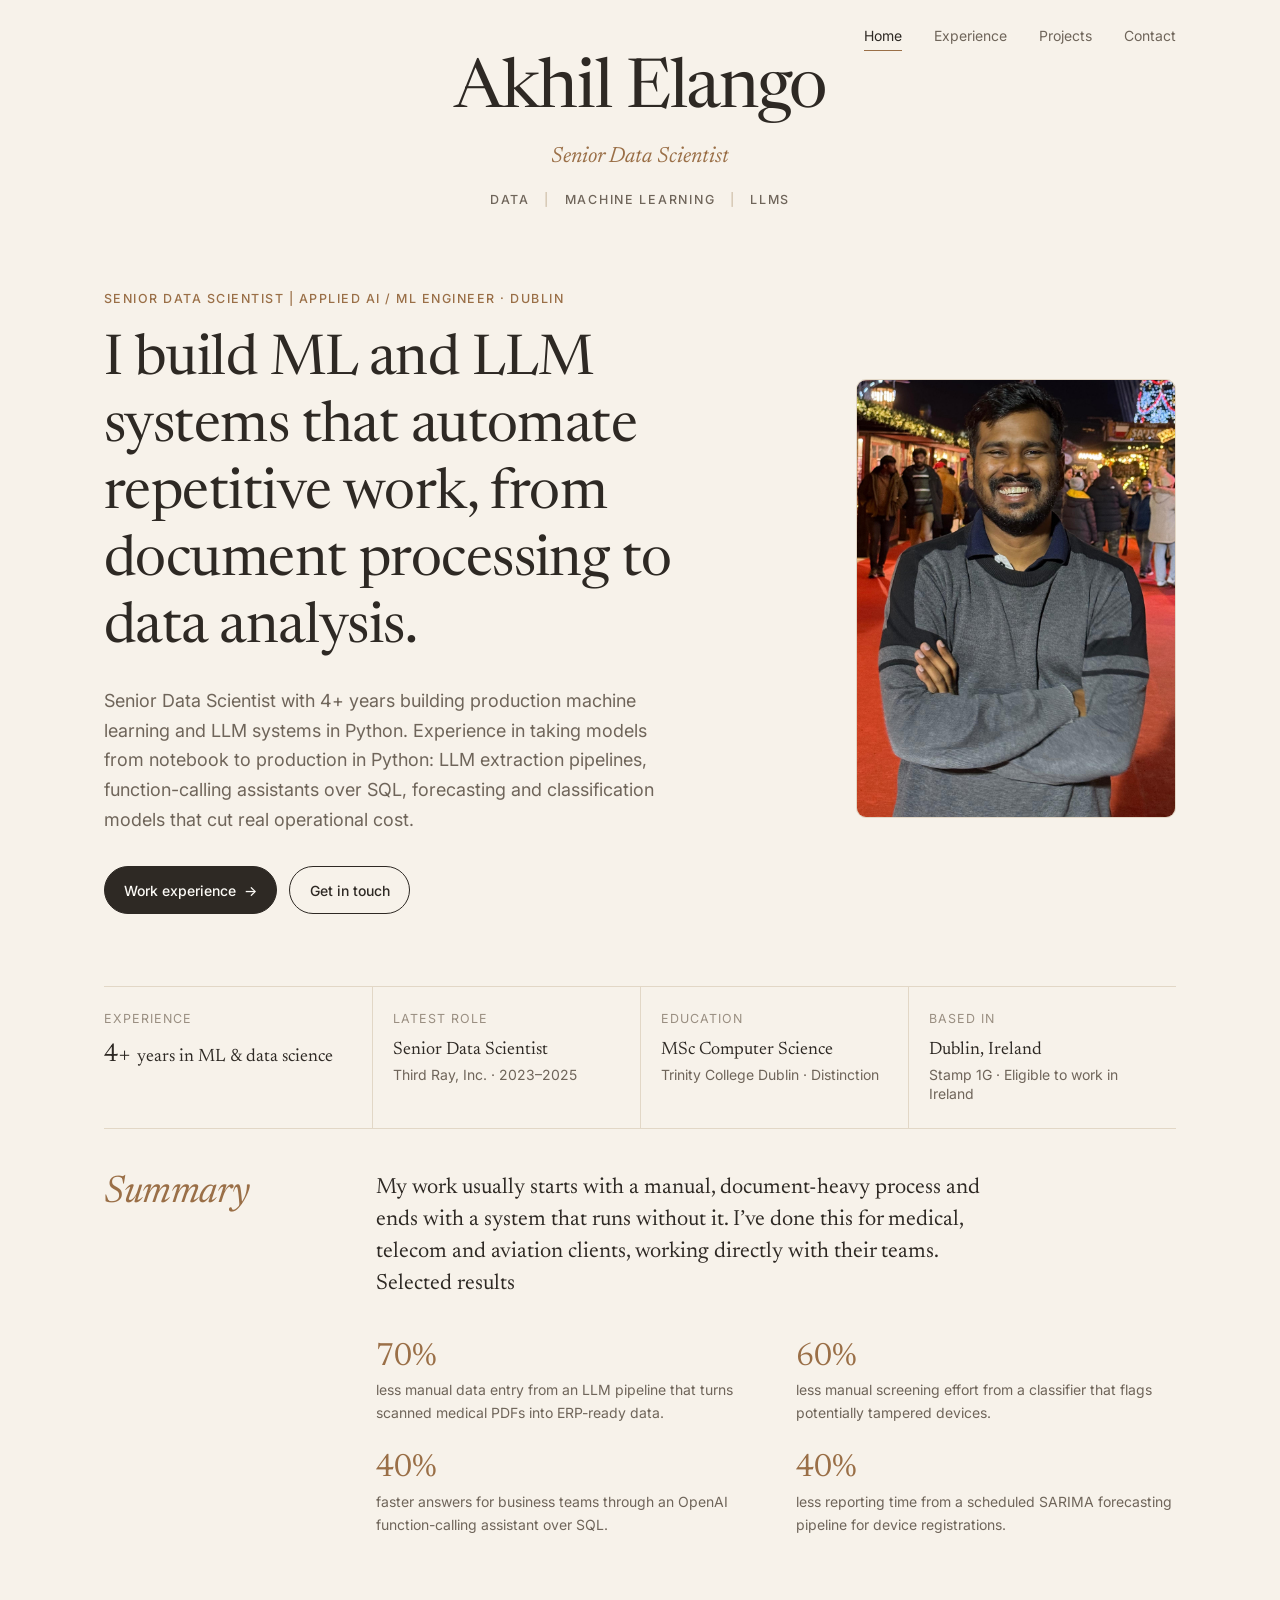
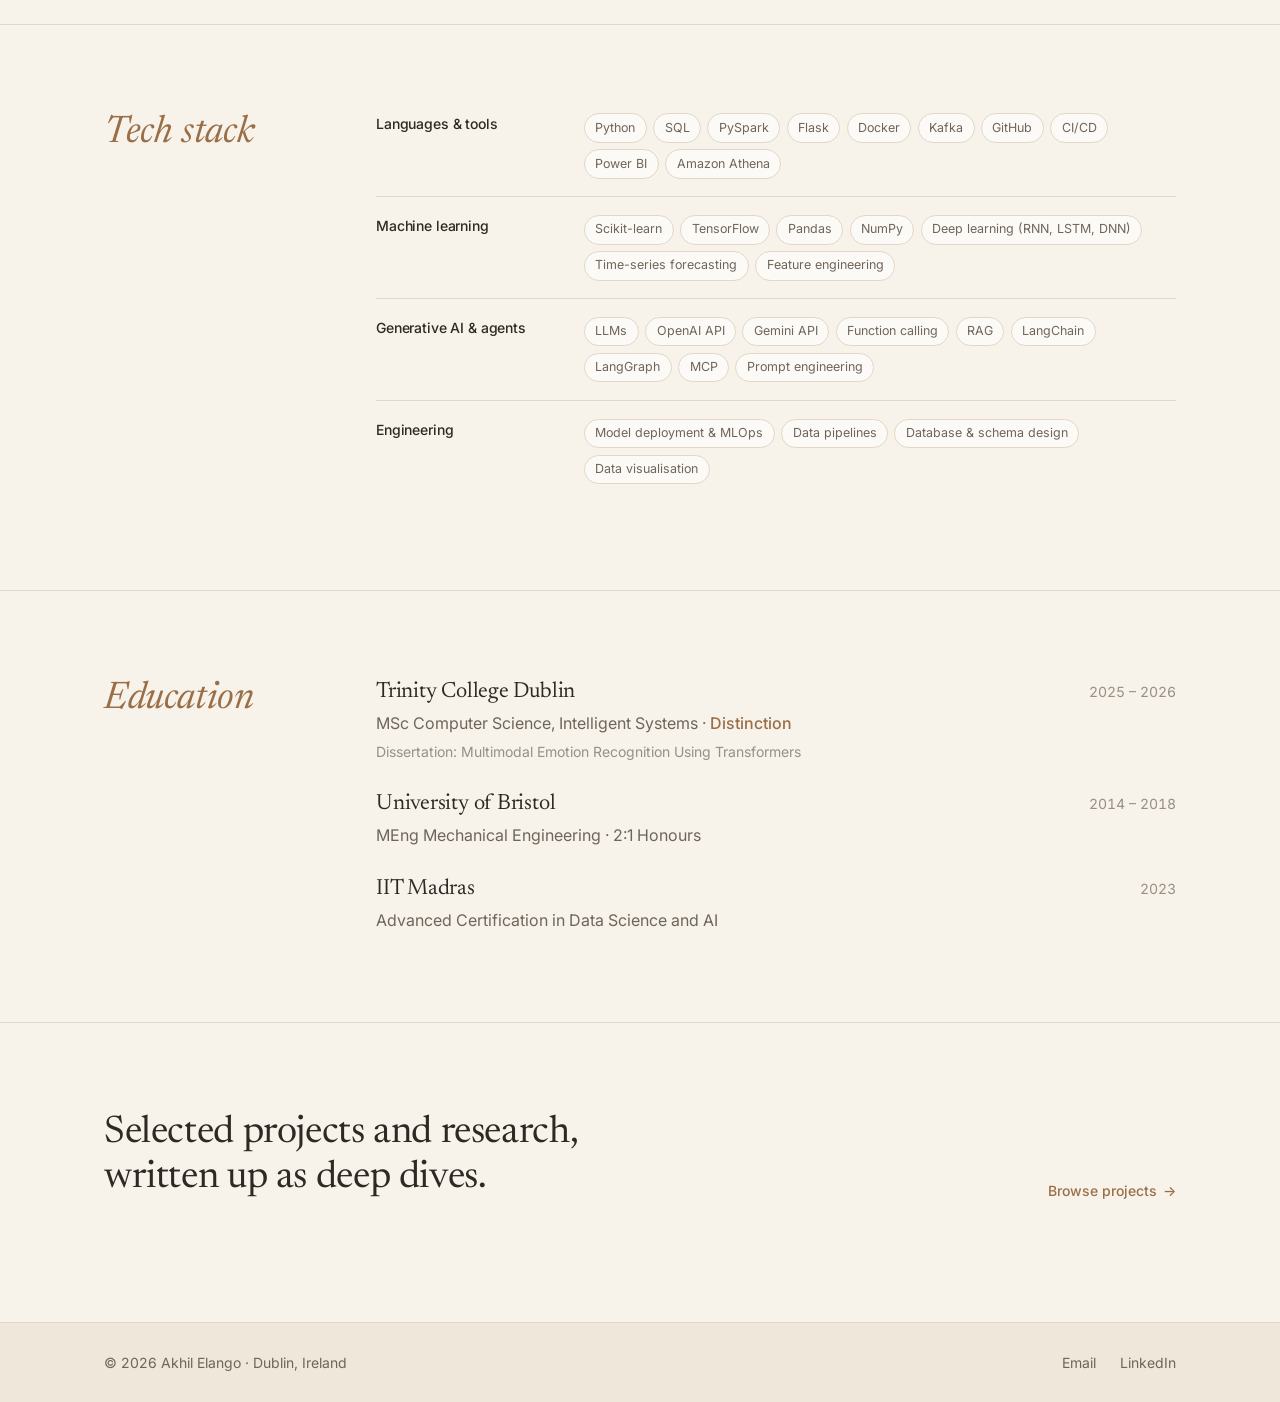
==== index.html @ 169fabb7 "My Portfolio" ====
<!doctype html>
<html lang="en">
<head>
  <meta charset="utf-8">
  <meta name="viewport" content="width=device-width, initial-scale=1">
  <title>Akhil Elango · Applied AI/ML Engineer</title>
  <meta name="description" content="Akhil Elango, Applied AI/ML engineer building production machine learning and LLM systems. MSc Computer Science (Intelligent Systems), Trinity College Dublin.">
  <link rel="icon" href="assets/favicon.svg" type="image/svg+xml">
  <link rel="preconnect" href="https://fonts.googleapis.com">
  <link rel="preconnect" href="https://fonts.gstatic.com" crossorigin>
  <link rel="stylesheet" href="https://fonts.googleapis.com/css2?family=Inter:wght@400;500&family=Newsreader:opsz,wght@6..72,400;6..72,500&display=swap">
  <link rel="stylesheet" href="css/base.css">
  <link rel="stylesheet" href="css/layout.css">
  <link rel="stylesheet" href="css/components.css">
  <link rel="stylesheet" href="css/pages/home.css">
</head>
<body data-page="home">
  <div data-site-header></div>

  <main>
    <!-- Hero -->
    <section class="hero">
      <div class="container hero__inner">
        <div class="hero__text">
          <span class="eyebrow reveal">Senior Data Scientist | Applied AI / ML Engineer · Dublin</span>
          <h1 class="reveal" style="--reveal-delay: 60ms">
            I build ML and LLM systems that automate repetitive work, from document processing to data analysis.
          </h1>
          <p class="hero__lede reveal" style="--reveal-delay: 120ms">
            Senior Data Scientist with 4+ years building production machine learning and LLM systems in Python.
            Experience in taking models from notebook to production in Python: LLM extraction pipelines,
            function-calling assistants over SQL, forecasting and classification models that cut real
            operational cost.
          </p>
          <div class="hero__actions reveal" style="--reveal-delay: 180ms">
            <a class="btn btn--primary" href="experience.html">Work experience <span class="arrow" aria-hidden="true">&rarr;</span></a>
            <a class="btn btn--ghost" href="contact.html">Get in touch</a>
          </div>
        </div>

        <figure class="portrait reveal" style="--reveal-delay: 120ms">
          <!-- Add your photo as assets/photo.jpg (portrait, ~800x1000) -->
          <img src="assets/photo.jpg" alt="Portrait of Akhil Elango" width="400" height="500" data-fallback>
          <span class="portrait__fallback" aria-hidden="true">AE</span>
        </figure>
      </div>

      <!-- Key facts -->
      <div class="container">
        <dl class="facts reveal">
          <div class="facts__item">
            <dt>Experience</dt>
            <dd><span class="facts__number">4+</span> years in ML &amp; data science</dd>
          </div>
          <div class="facts__item">
            <dt>Latest role</dt>
            <dd>Senior Data Scientist<span class="facts__sub">Third Ray, Inc. · 2023–2025</span></dd>
          </div>
          <div class="facts__item">
            <dt>Education</dt>
            <dd>MSc Computer Science<span class="facts__sub">Trinity College Dublin · Distinction</span></dd>
          </div>
          <div class="facts__item">
            <dt>Based in</dt>
            <dd>Dublin, Ireland<span class="facts__sub">Stamp 1G · Eligible to work in Ireland</span></dd>
          </div>
        </dl>
      </div>
    </section>

    <!-- Summary -->
    <section class="section">
      <div class="container split">
        <div class="reveal">
          <h2 class="section-label">Summary</h2>
        </div>
        <div class="summary reveal">
          <p class="summary__lead">
            My work usually starts with a manual, document-heavy process and ends with a system that runs without it. I’ve done this for medical, telecom and aviation clients, working directly with their teams. Selected results
          </p>
          <ul class="highlights">
            <li>
              <span class="highlights__figure">70%</span>
              <span>less manual data entry from an LLM pipeline that turns scanned medical PDFs into ERP-ready data.</span>
            </li>
            <li>
              <span class="highlights__figure">60%</span>
              <span>less manual screening effort from a classifier that flags potentially tampered devices.</span>
            </li>
            <li>
              <span class="highlights__figure">40%</span>
              <span>faster answers for business teams through an OpenAI function-calling assistant over SQL.</span>
            </li>
            <li>
              <span class="highlights__figure">40%</span>
              <span>less reporting time from a scheduled SARIMA forecasting pipeline for device registrations.</span>
            </li>
          </ul>
        </div>
      </div>
    </section>

    <!-- Tech stack -->
    <section class="section">
      <div class="container split">
        <div class="reveal">
          <h2 class="section-label">Tech stack</h2>
        </div>
        <div class="stack">
          <div class="stack__row reveal">
            <h3 class="stack__title">Languages &amp; tools</h3>
            <ul class="tag-list">
              <li class="tag">Python</li>
              <li class="tag">SQL</li>
              <li class="tag">PySpark</li>
              <li class="tag">Flask</li>
              <li class="tag">Docker</li>
              <li class="tag">Kafka</li>
              <li class="tag">GitHub</li>
              <li class="tag">CI/CD</li>
              <li class="tag">Power BI</li>
              <li class="tag">Amazon Athena</li>
            </ul>
          </div>
          <div class="stack__row reveal">
            <h3 class="stack__title">Machine learning</h3>
            <ul class="tag-list">
              <li class="tag">Scikit-learn</li>
              <li class="tag">TensorFlow</li>
              <li class="tag">Pandas</li>
              <li class="tag">NumPy</li>
              <li class="tag">Deep learning (RNN, LSTM, DNN)</li>
              <li class="tag">Time-series forecasting</li>
              <li class="tag">Feature engineering</li>
            </ul>
          </div>
          <div class="stack__row reveal">
            <h3 class="stack__title">Generative AI &amp; agents</h3>
            <ul class="tag-list">
              <li class="tag">LLMs</li>
              <li class="tag">OpenAI API</li>
              <li class="tag">Gemini API</li>
              <li class="tag">Function calling</li>
              <li class="tag">RAG</li>
              <li class="tag">LangChain</li>
              <li class="tag">LangGraph</li>
              <li class="tag">MCP</li>
              <li class="tag">Prompt engineering</li>
            </ul>
          </div>
          <div class="stack__row reveal">
            <h3 class="stack__title">Engineering</h3>
            <ul class="tag-list">
              <li class="tag">Model deployment &amp; MLOps</li>
              <li class="tag">Data pipelines</li>
              <li class="tag">Database &amp; schema design</li>
              <li class="tag">Data visualisation</li>
            </ul>
          </div>
        </div>
      </div>
    </section>

    <!-- Education -->
    <section class="section">
      <div class="container split">
        <div class="reveal">
          <h2 class="section-label">Education</h2>
        </div>
        <ol class="education">
          <li class="education__item reveal">
            <div class="education__head">
              <h3>Trinity College Dublin</h3>
              <span class="education__date">2025 – 2026</span>
            </div>
            <p class="education__degree">MSc Computer Science, Intelligent Systems · <strong>Distinction</strong></p>
            <p class="education__note">Dissertation: Multimodal Emotion Recognition Using Transformers</p>
          </li>
          <li class="education__item reveal">
            <div class="education__head">
              <h3>University of Bristol</h3>
              <span class="education__date">2014 – 2018</span>
            </div>
            <p class="education__degree">MEng Mechanical Engineering · 2:1 Honours</p>
          </li>
          <li class="education__item reveal">
            <div class="education__head">
              <h3>IIT Madras</h3>
              <span class="education__date">2023</span>
            </div>
            <p class="education__degree">Advanced Certification in Data Science and AI</p>
          </li>
        </ol>
      </div>
    </section>

    <!-- Next step -->
    <section class="section">
      <div class="container next reveal">
        <h2>Selected projects and research, written up as deep dives.</h2>
        <a class="text-link" href="projects.html">Browse projects <span class="arrow" aria-hidden="true">&rarr;</span></a>
      </div>
    </section>
  </main>

  <div data-site-footer></div>
  <script src="js/site.js"></script>
</body>
</html>
---- css/base.css ----
/* ==========================================================================
   Base: design tokens, reset, typography
   ========================================================================== */

:root {
  /* Palette: warm paper, beige and light brown */
  --bg: #f7f2ea;
  --bg-alt: #efe7da;
  --surface: #fcfaf6;
  --line: #e2d7c6;
  --line-strong: #cfc0a9;
  --text: #2e2924;
  --text-muted: #6f655a;
  --text-faint: #9a8f82;
  --accent: #9a6f47;
  --accent-soft: #eadcc8;

  /* Type */
  --font-serif: "Newsreader", Georgia, "Times New Roman", serif;
  --font-sans: "Inter", -apple-system, BlinkMacSystemFont, "Segoe UI", sans-serif;

  --fs-xs: 0.78rem;
  --fs-sm: 0.875rem;
  --fs-base: 1rem;
  --fs-md: 1.125rem;
  --fs-lg: 1.375rem;
  --fs-xl: clamp(1.75rem, 1.4rem + 1.4vw, 2.375rem);
  --fs-2xl: clamp(2.25rem, 1.6rem + 2.6vw, 3.5rem);

  /* Spacing & shape */
  --gutter: clamp(1rem, 4vw, 2.5rem);
  --max-width: 72rem;
  --radius: 10px;
  --radius-sm: 6px;

  /* Motion */
  --ease: cubic-bezier(0.22, 0.61, 0.36, 1);
  --dur: 220ms;
}

*,
*::before,
*::after {
  box-sizing: border-box;
}

html {
  -webkit-text-size-adjust: 100%;
  scroll-behavior: smooth;
}

body {
  margin: 0;
  background: var(--bg);
  color: var(--text);
  font-family: var(--font-sans);
  font-size: var(--fs-base);
  line-height: 1.65;
  -webkit-font-smoothing: antialiased;
  text-rendering: optimizeLegibility;
}

img {
  display: block;
  max-width: 100%;
}

a {
  color: inherit;
  text-decoration: none;
}

h1,
h2,
h3,
h4 {
  margin: 0;
  font-family: var(--font-serif);
  font-weight: 400;
  line-height: 1.2;
  letter-spacing: -0.01em;
}

h1 { font-size: var(--fs-2xl); }
h2 { font-size: var(--fs-xl); }
h3 { font-size: var(--fs-lg); }

p {
  margin: 0;
}

ul {
  margin: 0;
  padding: 0;
}

::selection {
  background: var(--accent-soft);
}

:focus-visible {
  outline: 2px solid var(--accent);
  outline-offset: 3px;
  border-radius: 2px;
}

.visually-hidden {
  position: absolute;
  width: 1px;
  height: 1px;
  overflow: hidden;
  clip: rect(0 0 0 0);
  white-space: nowrap;
}

@media (prefers-reduced-motion: reduce) {
  html { scroll-behavior: auto; }
  *,
  *::before,
  *::after {
    transition-duration: 0.01ms !important;
    animation-duration: 0.01ms !important;
  }
}
---- css/layout.css ----
/* ==========================================================================
   Layout: container, header, footer, page sections
   ========================================================================== */

.container {
  width: 100%;
  max-width: var(--max-width);
  margin: 0 auto;
  padding: 0 var(--gutter);
}

main {
  min-height: 70vh;
}

/* ---------- Header ---------- */

.site-header {
  position: sticky;
  top: 0;
  z-index: 10;
  background: rgba(247, 242, 234, 0.88);
  backdrop-filter: blur(8px);
  -webkit-backdrop-filter: blur(8px);
  border-bottom: 1px solid transparent;
  transition: border-color var(--dur) var(--ease);
}

.site-header.is-scrolled {
  border-bottom-color: var(--line);
}

.site-header__inner {
  display: flex;
  align-items: center;
  justify-content: space-between;
  gap: 1rem;
  height: 4.25rem;
}

.site-header__brand {
  font-family: var(--font-serif);
  font-size: 1.2rem;
  letter-spacing: -0.01em;
}

.site-nav {
  display: flex;
  gap: clamp(0.9rem, 3vw, 2rem);
}

.site-nav a {
  position: relative;
  font-size: var(--fs-sm);
  color: var(--text-muted);
  transition: color var(--dur) var(--ease);
}

.site-nav a::after {
  content: "";
  position: absolute;
  left: 0;
  right: 0;
  bottom: -4px;
  height: 1px;
  background: var(--accent);
  transform: scaleX(0);
  transform-origin: left;
  transition: transform var(--dur) var(--ease);
}

.site-nav a:hover,
.site-nav a[aria-current="page"] {
  color: var(--text);
}

.site-nav a:hover::after,
.site-nav a[aria-current="page"]::after {
  transform: scaleX(1);
}

@media (max-width: 560px) {
  .site-header__inner {
    flex-direction: column;
    justify-content: center;
    gap: 0.35rem;
    height: auto;
    padding-top: 0.75rem;
    padding-bottom: 0.75rem;
  }
}

/* ---------- Masthead (home page header) ---------- */

.site-header--masthead {
  position: relative;
  background: transparent;
  backdrop-filter: none;
  -webkit-backdrop-filter: none;
}

.masthead {
  display: flex;
  flex-direction: column;
  align-items: center;
  padding-top: clamp(2.25rem, 5vw, 3.5rem);
  text-align: center;
}

.masthead__name {
  font-family: var(--font-serif);
  font-size: clamp(2.5rem, 1.8rem + 3.2vw, 4.25rem);
  line-height: 1.05;
  letter-spacing: -0.02em;
}

.masthead__role {
  margin-top: 0.75rem;
  font-family: var(--font-serif);
  font-size: var(--fs-lg);
  font-style: italic;
  color: var(--accent);
}

.masthead__areas {
  display: flex;
  flex-wrap: wrap;
  justify-content: center;
  margin-top: 0.9rem;
  list-style: none;
  font-size: var(--fs-xs);
  font-weight: 500;
  letter-spacing: 0.14em;
  text-transform: uppercase;
  color: var(--text-muted);
}

.masthead__areas li + li::before {
  content: "|";
  margin: 0 0.9rem;
  color: var(--line-strong);
}

/* Nav sits in the top-right corner so the centred name stays clear of it */
.masthead {
  position: relative;
}

.masthead .site-nav {
  position: absolute;
  top: 1.5rem;
  right: var(--gutter);
}

/* Not enough room beside the name: fall back to a centred row above it */
@media (max-width: 900px) {
  .masthead {
    padding-top: 1.25rem;
  }

  .masthead .site-nav {
    position: static;
    order: -1;
    margin-bottom: 1.75rem;
  }
}

/* ---------- Sections ---------- */

.section {
  padding: clamp(3rem, 7vw, 5.5rem) 0;
}

.section + .section {
  border-top: 1px solid var(--line);
}

.section__head {
  display: grid;
  grid-template-columns: minmax(0, 14rem) minmax(0, 1fr);
  gap: 1.5rem 3rem;
  margin-bottom: 2.25rem;
}

.section__head--stacked {
  grid-template-columns: 1fr;
  gap: 0.75rem;
}

.section__intro {
  max-width: 40rem;
  color: var(--text-muted);
}

@media (max-width: 760px) {
  .section__head {
    grid-template-columns: 1fr;
    gap: 0.5rem;
  }
}

/* Two-column "label | content" row used across pages */
.split {
  display: grid;
  grid-template-columns: minmax(0, 14rem) minmax(0, 1fr);
  gap: 1.5rem 3rem;
}

@media (max-width: 760px) {
  .split {
    grid-template-columns: 1fr;
    gap: 0.75rem;
  }
}

/* ---------- Page header (inner pages) ---------- */

.page-header {
  padding: clamp(3.5rem, 9vw, 6.5rem) 0 clamp(2rem, 5vw, 3rem);
}

.page-header h1 {
  max-width: 18ch;
  margin-top: 0.75rem;
}

.page-header p {
  max-width: 38rem;
  margin-top: 1.25rem;
  color: var(--text-muted);
  font-size: var(--fs-md);
}

/* ---------- Footer ---------- */

.site-footer {
  margin-top: 2rem;
  border-top: 1px solid var(--line);
  background: var(--bg-alt);
}

.site-footer__inner {
  display: flex;
  flex-wrap: wrap;
  align-items: center;
  justify-content: space-between;
  gap: 1rem;
  padding-top: 1.75rem;
  padding-bottom: 1.75rem;
  font-size: var(--fs-sm);
  color: var(--text-muted);
}

.site-footer__links {
  display: flex;
  gap: 1.5rem;
}

.site-footer__links a:hover {
  color: var(--text);
}
---- css/components.css ----
/* ==========================================================================
   Components: reusable pieces shared by more than one page
   ========================================================================== */

/* ---------- Eyebrow label ---------- */

.eyebrow {
  display: inline-block;
  font-size: var(--fs-xs);
  font-weight: 500;
  letter-spacing: 0.12em;
  text-transform: uppercase;
  color: var(--accent);
}

/* Larger serif label for section headings in a "label | content" row */
.section-label {
  font-family: var(--font-serif);
  font-size: var(--fs-xl);
  font-style: italic;
  line-height: 1.1;
  color: var(--accent);
}

/* ---------- Buttons & links ---------- */

.btn {
  display: inline-flex;
  align-items: center;
  gap: 0.5rem;
  padding: 0.7rem 1.2rem;
  border: 1px solid var(--text);
  border-radius: 999px;
  font-size: var(--fs-sm);
  font-weight: 500;
  transition: background-color var(--dur) var(--ease), color var(--dur) var(--ease),
    border-color var(--dur) var(--ease);
}

.btn--primary {
  background: var(--text);
  color: var(--surface);
}

.btn--primary:hover {
  background: var(--accent);
  border-color: var(--accent);
}

.btn--ghost:hover {
  border-color: var(--accent);
  color: var(--accent);
}

.text-link {
  display: inline-flex;
  align-items: center;
  gap: 0.4rem;
  color: var(--accent);
  font-size: var(--fs-sm);
  font-weight: 500;
}

.text-link .arrow,
.btn .arrow {
  transition: transform var(--dur) var(--ease);
}

.text-link:hover .arrow,
.btn:hover .arrow {
  transform: translateX(3px);
}

.text-link--back:hover .arrow {
  transform: translateX(-3px);
}

/* Small accent link at the end of a sentence or bullet */
.inline-link {
  display: inline-flex;
  align-items: center;
  gap: 0.3rem;
  margin-left: 0.35rem;
  white-space: nowrap;
  font-size: var(--fs-sm);
  font-weight: 500;
  color: var(--accent);
}

.inline-link .arrow {
  transition: transform var(--dur) var(--ease);
}

.inline-link:hover .arrow {
  transform: translateX(3px);
}

/* ---------- Tags ---------- */

.tag-list {
  display: flex;
  flex-wrap: wrap;
  gap: 0.4rem;
  list-style: none;
}

.tag {
  padding: 0.22rem 0.65rem;
  border: 1px solid var(--line);
  border-radius: 999px;
  background: var(--surface);
  font-size: var(--fs-xs);
  color: var(--text-muted);
  white-space: nowrap;
}

/* ---------- Bulleted list with a fine dash ---------- */

.dash-list {
  list-style: none;
  display: grid;
  gap: 0.7rem;
}

.dash-list li {
  position: relative;
  padding-left: 1.25rem;
  color: var(--text-muted);
}

.dash-list li::before {
  content: "";
  position: absolute;
  left: 0;
  top: 0.8em;
  width: 0.55rem;
  height: 1px;
  background: var(--line-strong);
}

.dash-list strong {
  color: var(--text);
  font-weight: 500;
}

/* ---------- Reveal-on-scroll (only when JS is running) ---------- */

.js .reveal {
  opacity: 0;
  transform: translateY(10px);
  transition: opacity 600ms var(--ease), transform 600ms var(--ease);
  transition-delay: var(--reveal-delay, 0ms);
}

.js .reveal.is-visible {
  opacity: 1;
  transform: none;
}

@media (prefers-reduced-motion: reduce) {
  .js .reveal {
    opacity: 1;
    transform: none;
  }
}
---- css/pages/home.css ----
/* ==========================================================================
   Home page
   ========================================================================== */

/* ---------- Hero ---------- */

.hero {
  padding: clamp(2.5rem, 6vw, 4.5rem) 0 0;
}

/* The section right after the hero sits close to the key facts */
.hero + .section {
  padding-top: clamp(1.75rem, 3.5vw, 2.75rem);
}

.hero__inner {
  display: grid;
  grid-template-columns: minmax(0, 1fr) minmax(0, 20rem);
  gap: clamp(2rem, 6vw, 5rem);
  align-items: center;
}

.hero__text h1 {
  max-width: 20ch;
  margin-top: 1.1rem;
}

.hero__lede {
  max-width: 36rem;
  margin-top: 1.4rem;
  font-size: var(--fs-md);
  color: var(--text-muted);
}

.hero__actions {
  display: flex;
  flex-wrap: wrap;
  gap: 0.75rem;
  margin-top: 2rem;
}

/* ---------- Portrait ---------- */

.portrait {
  position: relative;
  margin: 0;
  aspect-ratio: 1900 / 2609;
  border-radius: var(--radius);
  overflow: hidden;
  background: var(--bg-alt);
  border: 1px solid var(--line);
}

.portrait img {
  width: 100%;
  height: 100%;
  object-fit: cover;
  object-position: center top;
}

.portrait__fallback {
  display: none;
  position: absolute;
  inset: 0;
  align-items: center;
  justify-content: center;
  font-family: var(--font-serif);
  font-size: 4rem;
  color: var(--line-strong);
}

.portrait.has-fallback img {
  display: none;
}

.portrait.has-fallback .portrait__fallback {
  display: flex;
}

@media (max-width: 820px) {
  .hero__inner {
    grid-template-columns: 1fr;
  }

  .portrait {
    grid-row: 1;
    width: min(12rem, 50%);
  }
}

/* ---------- Key facts ---------- */

.facts {
  display: grid;
  grid-template-columns: repeat(4, minmax(0, 1fr));
  margin: clamp(3rem, 7vw, 4.5rem) 0 0;
  border-top: 1px solid var(--line);
  border-bottom: 1px solid var(--line);
}

.facts__item {
  padding: 1.4rem 1.25rem 1.5rem 0;
}

.facts__item + .facts__item {
  padding-left: 1.25rem;
  border-left: 1px solid var(--line);
}

.facts dt {
  font-size: var(--fs-xs);
  letter-spacing: 0.08em;
  text-transform: uppercase;
  color: var(--text-faint);
}

.facts dd {
  margin: 0.5rem 0 0;
  font-family: var(--font-serif);
  font-size: var(--fs-md);
  line-height: 1.35;
}

.facts__number {
  font-size: 1.6rem;
  margin-right: 0.15rem;
}

.facts__sub {
  display: block;
  margin-top: 0.25rem;
  font-family: var(--font-sans);
  font-size: var(--fs-sm);
  color: var(--text-muted);
}

@media (max-width: 820px) {
  .facts {
    grid-template-columns: repeat(2, minmax(0, 1fr));
  }

  .facts__item:nth-child(3) {
    padding-left: 0;
    border-left: 0;
  }

  .facts__item:nth-child(n + 3) {
    border-top: 1px solid var(--line);
  }
}

@media (max-width: 460px) {
  .facts {
    grid-template-columns: 1fr;
  }

  .facts__item + .facts__item {
    padding-left: 0;
    border-left: 0;
    border-top: 1px solid var(--line);
  }
}

/* ---------- Summary ---------- */

.summary__lead {
  max-width: 40rem;
  font-family: var(--font-serif);
  font-size: var(--fs-lg);
  line-height: 1.45;
}

.highlights {
  list-style: none;
  display: grid;
  grid-template-columns: repeat(2, minmax(0, 1fr));
  gap: 1.75rem 2.5rem;
  margin-top: 2.5rem;
}

.highlights li {
  display: grid;
  gap: 0.35rem;
  color: var(--text-muted);
  font-size: var(--fs-sm);
}

.highlights__figure {
  font-family: var(--font-serif);
  font-size: 2rem;
  line-height: 1;
  color: var(--accent);
}

@media (max-width: 560px) {
  .highlights {
    grid-template-columns: 1fr;
  }
}

/* ---------- Tech stack ---------- */

.stack {
  display: grid;
}

.stack__row {
  display: grid;
  grid-template-columns: minmax(0, 11rem) minmax(0, 1fr);
  gap: 0.75rem 2rem;
  padding: 1.1rem 0;
  border-bottom: 1px solid var(--line);
}

.stack__row:first-child {
  padding-top: 0;
}

.stack__row:last-child {
  border-bottom: 0;
}

.stack__title {
  font-family: var(--font-sans);
  font-size: var(--fs-sm);
  font-weight: 500;
  padding-top: 0.2rem;
}

/* Row title: a short accent rule draws in on hover */
.stack__title {
  position: relative;
  transition: color var(--dur) var(--ease), transform var(--dur) var(--ease);
}

.stack__row:hover .stack__title {
  color: var(--accent);
  transform: translateX(3px);
}

/* Tags: gentle lift on hover */
.stack .tag {
  transition: transform var(--dur) var(--ease), border-color var(--dur) var(--ease),
    background-color var(--dur) var(--ease), color var(--dur) var(--ease),
    opacity 500ms var(--ease);
}

.stack .tag:hover {
  transform: translateY(-2px);
  border-color: var(--accent);
  background: var(--accent-soft);
  color: var(--text);
}

/* Tags: stagger in once their row scrolls into view */
.js .stack__row.reveal .tag {
  opacity: 0;
  transform: translateY(6px);
}

.js .stack__row.reveal.is-visible .tag {
  opacity: 1;
  transform: none;
  transition-delay: calc(var(--i, 0) * 45ms + 150ms);
}

.js .stack__row.reveal.is-visible .tag:hover {
  transform: translateY(-2px);
  transition-delay: 0ms;
}

@media (prefers-reduced-motion: reduce) {
  .js .stack__row.reveal .tag {
    opacity: 1;
    transform: none;
  }
}

@media (max-width: 560px) {
  .stack__row {
    grid-template-columns: 1fr;
  }
}

/* ---------- Education ---------- */

.education {
  list-style: none;
  margin: 0;
  padding: 0;
  display: grid;
  gap: 1.75rem;
}

.education__head {
  display: flex;
  flex-wrap: wrap;
  align-items: baseline;
  justify-content: space-between;
  gap: 0.25rem 1rem;
}

.education__date {
  font-size: var(--fs-sm);
  color: var(--text-faint);
  font-variant-numeric: tabular-nums;
}

.education__degree {
  margin-top: 0.3rem;
  color: var(--text-muted);
}

.education__degree strong {
  color: var(--accent);
  font-weight: 500;
}

.education__note {
  margin-top: 0.2rem;
  font-size: var(--fs-sm);
  color: var(--text-faint);
}

/* ---------- Closing link ---------- */

.next {
  display: flex;
  flex-wrap: wrap;
  align-items: flex-end;
  justify-content: space-between;
  gap: 1.25rem 2rem;
}

.next h2 {
  max-width: 24ch;
}
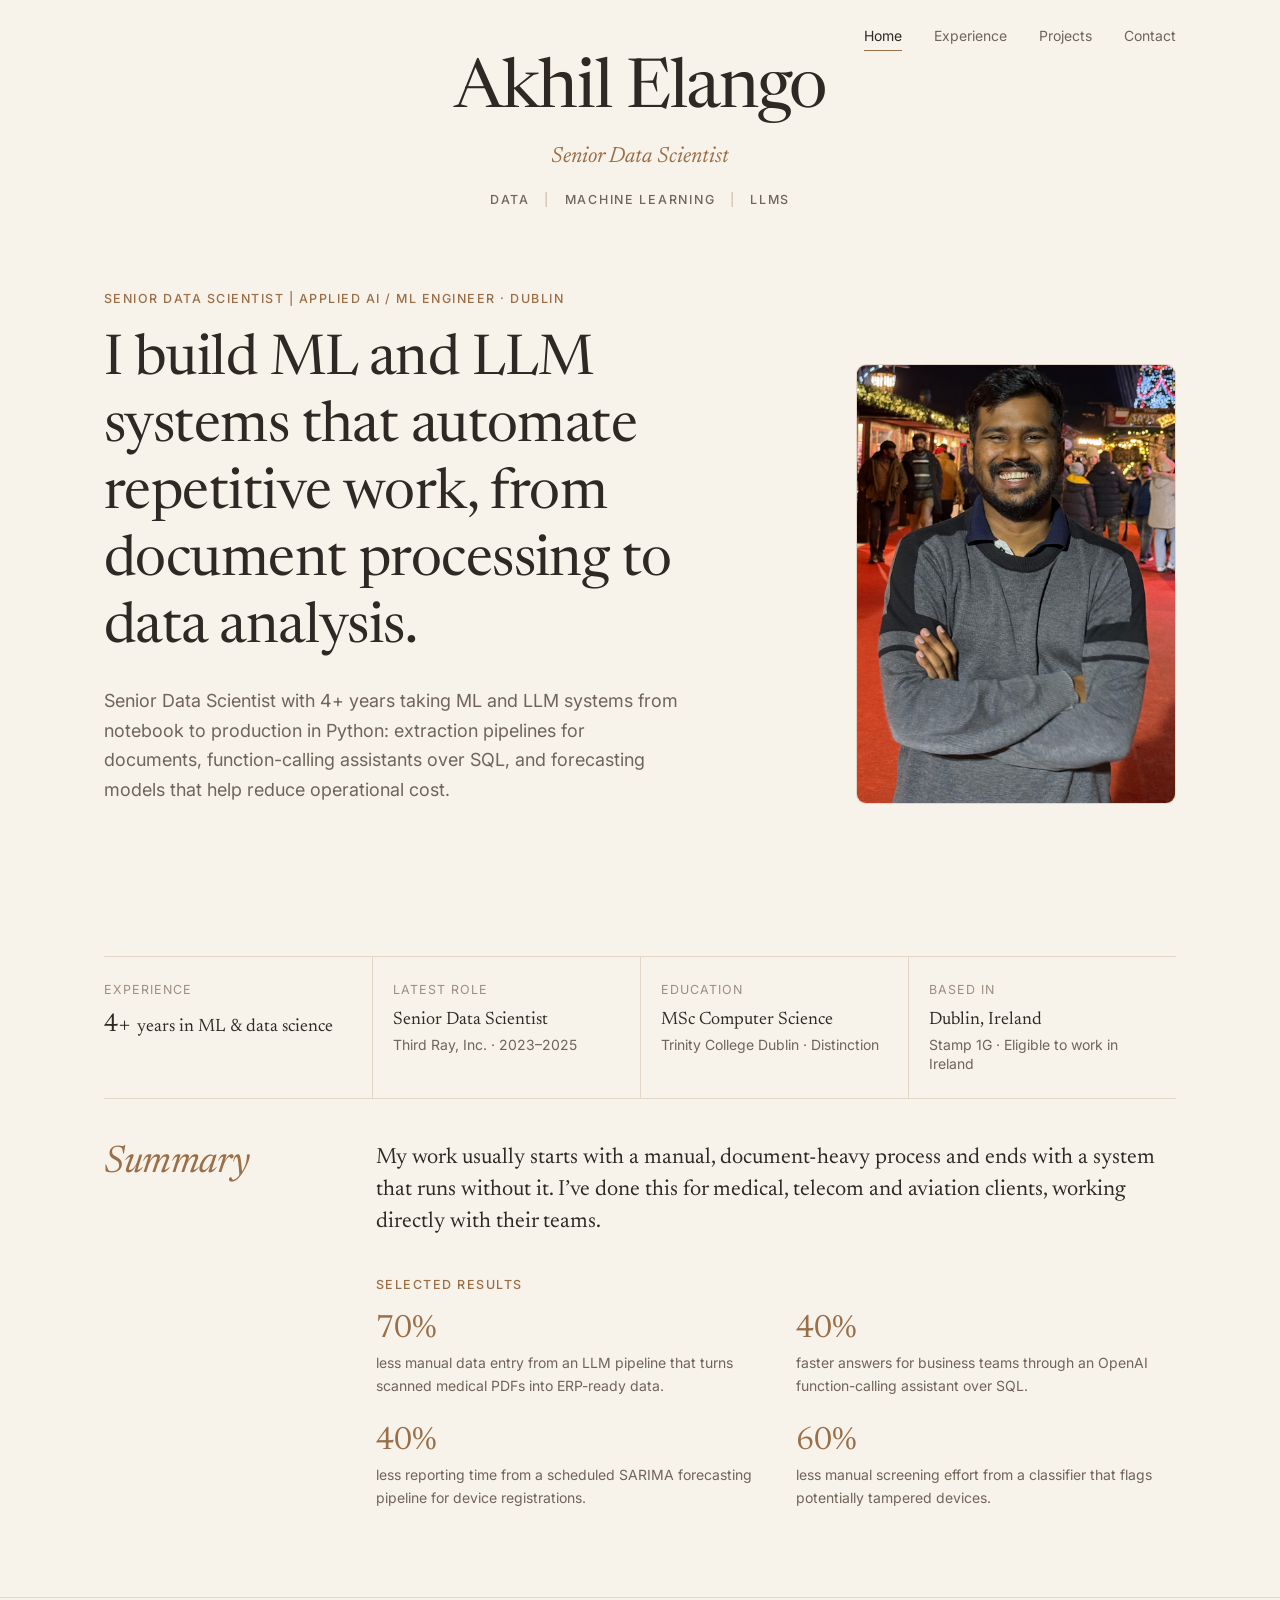
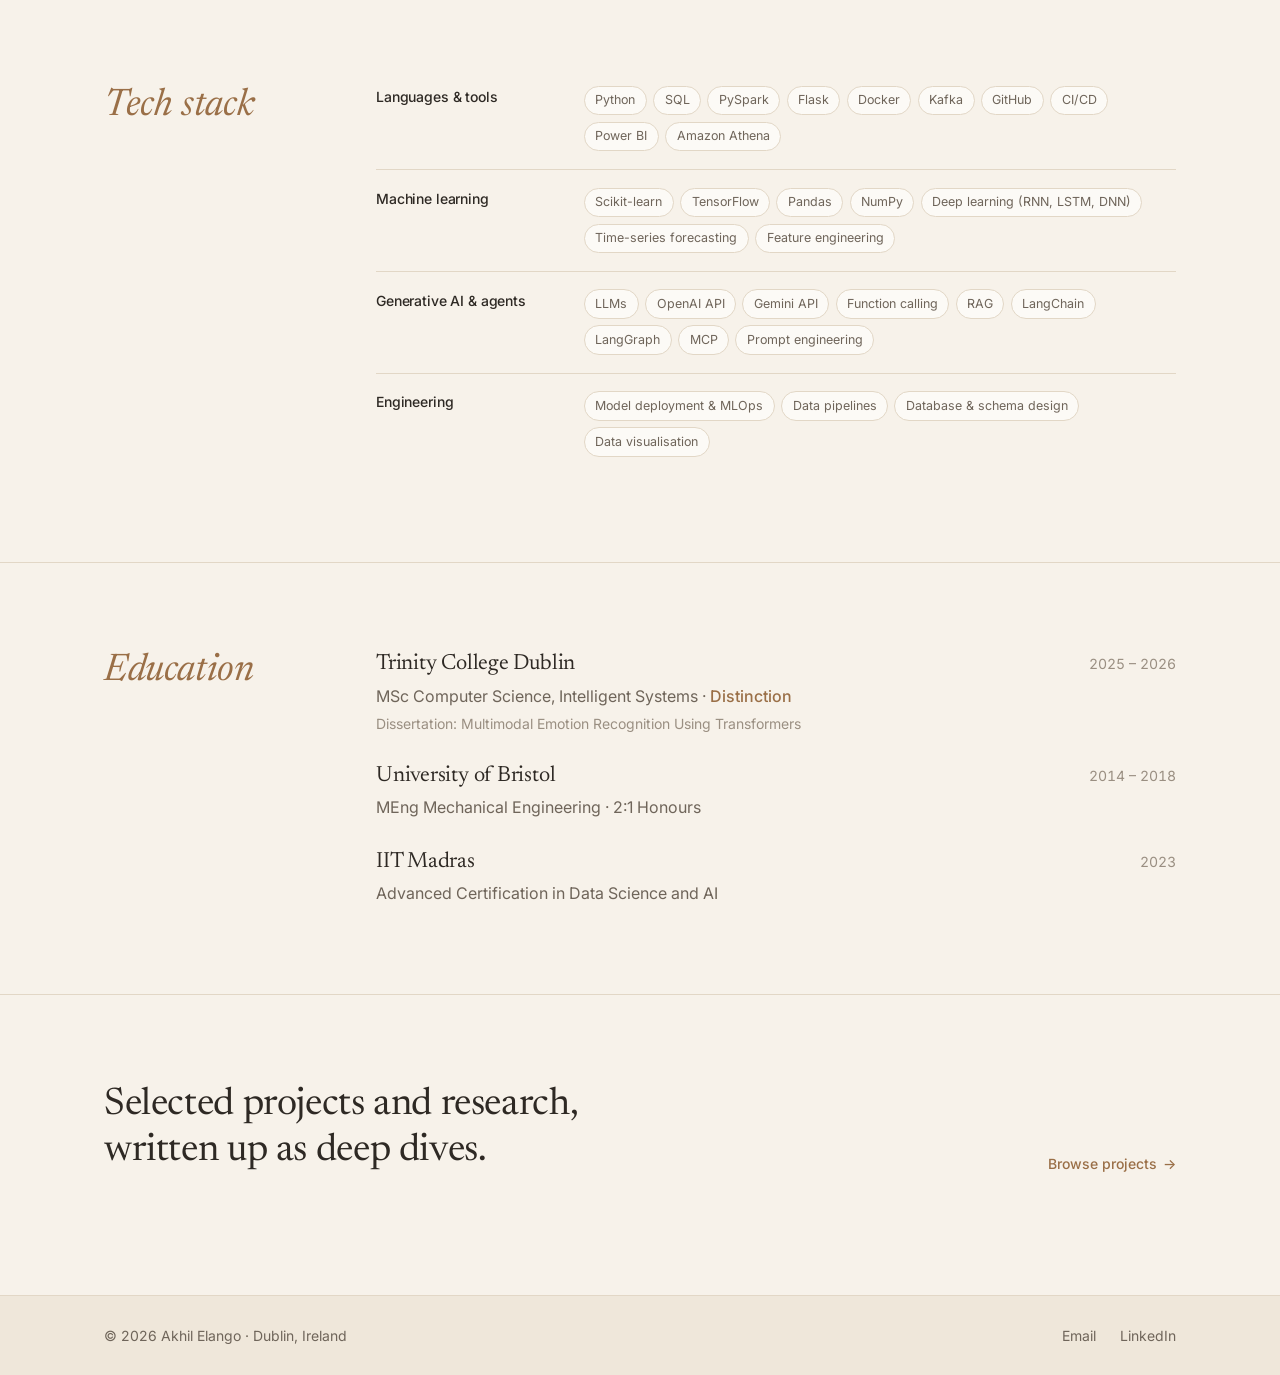
==== commit 74f241d8: "Updated the HOmepage of the portfolio" ====
--- a/index.html
+++ b/index.html
@@ -27,10 +27,9 @@
             I build ML and LLM systems that automate repetitive work, from document processing to data analysis.
           </h1>
           <p class="hero__lede reveal" style="--reveal-delay: 120ms">
-            Senior Data Scientist with 4+ years building production machine learning and LLM systems in Python.
-            Experience in taking models from notebook to production in Python: LLM extraction pipelines,
-            function-calling assistants over SQL, forecasting and classification models that cut real
-            operational cost.
+            Senior Data Scientist with 4+ years taking ML and LLM systems from notebook to 
+            production in Python: extraction pipelines for documents, 
+            function-calling assistants over SQL, and forecasting models that help reduce operational cost.
           </p>
           <div class="hero__actions reveal" style="--reveal-delay: 180ms">
             <a class="btn btn--primary" href="experience.html">Work experience <span class="arrow" aria-hidden="true">&rarr;</span></a>
@@ -76,24 +75,25 @@
         </div>
         <div class="summary reveal">
           <p class="summary__lead">
-            My work usually starts with a manual, document-heavy process and ends with a system that runs without it. I’ve done this for medical, telecom and aviation clients, working directly with their teams. Selected results
+            My work usually starts with a manual, document-heavy process and ends with a system that runs without it. I’ve done this for medical, telecom and aviation clients, working directly with their teams.
           </p>
+          <span class="eyebrow summary__label">Selected results</span>
           <ul class="highlights">
             <li>
               <span class="highlights__figure">70%</span>
               <span>less manual data entry from an LLM pipeline that turns scanned medical PDFs into ERP-ready data.</span>
             </li>
             <li>
+              <span class="highlights__figure">40%</span>
+              <span>faster answers for business teams through an OpenAI function-calling assistant over SQL.</span>
+            </li>
+            <li>
+              <span class="highlights__figure">40%</span>
+              <span>less reporting time from a scheduled SARIMA forecasting pipeline for device registrations.</span>
+            </li>
+            <li>
               <span class="highlights__figure">60%</span>
               <span>less manual screening effort from a classifier that flags potentially tampered devices.</span>
-            </li>
-            <li>
-              <span class="highlights__figure">40%</span>
-              <span>faster answers for business teams through an OpenAI function-calling assistant over SQL.</span>
-            </li>
-            <li>
-              <span class="highlights__figure">40%</span>
-              <span>less reporting time from a scheduled SARIMA forecasting pipeline for device registrations.</span>
             </li>
           </ul>
         </div>
--- a/css/pages/home.css
+++ b/css/pages/home.css
@@ -164,18 +164,22 @@
 /* ---------- Summary ---------- */
 
 .summary__lead {
-  max-width: 40rem;
   font-family: var(--font-serif);
   font-size: var(--fs-lg);
   line-height: 1.45;
 }
 
+.summary__label {
+  display: block;
+  margin-top: 2.25rem;
+}
+
 .highlights {
   list-style: none;
   display: grid;
   grid-template-columns: repeat(2, minmax(0, 1fr));
   gap: 1.75rem 2.5rem;
-  margin-top: 2.5rem;
+  margin-top: 1.1rem;
 }
 
 .highlights li {
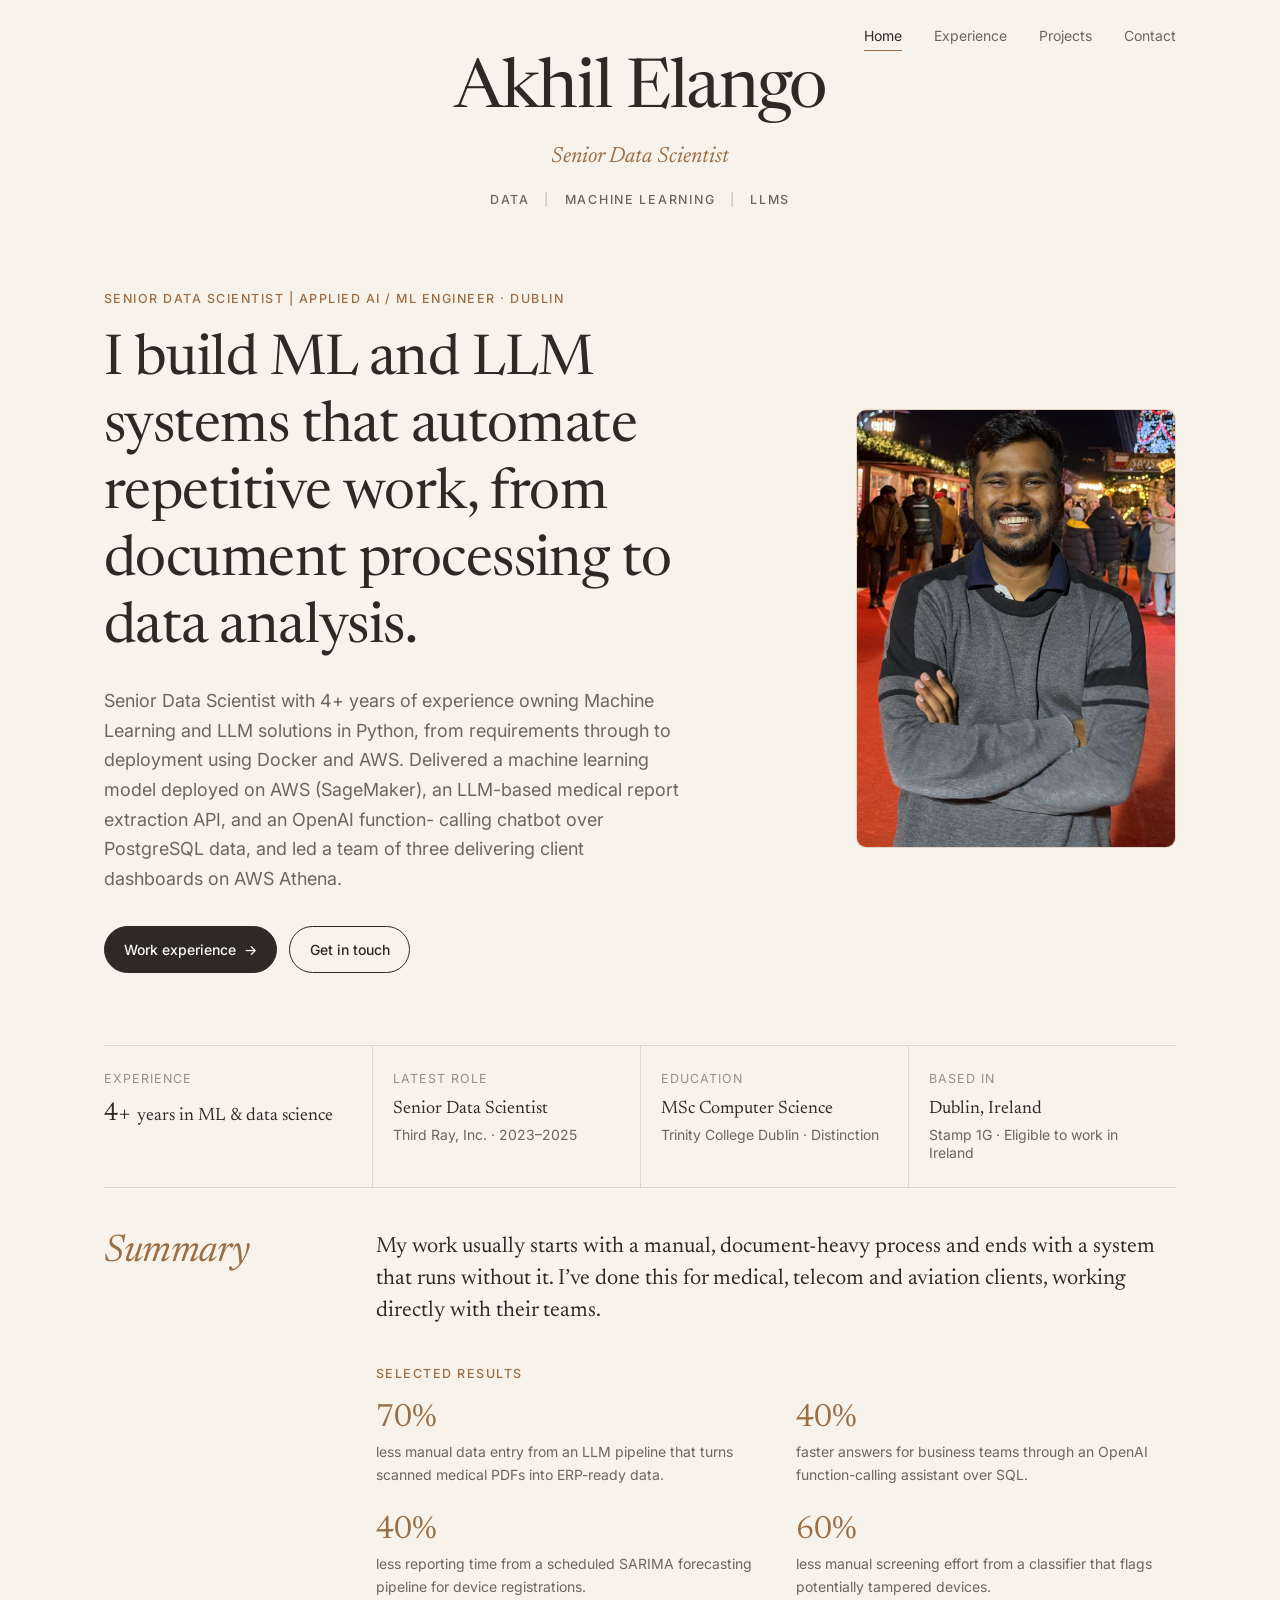
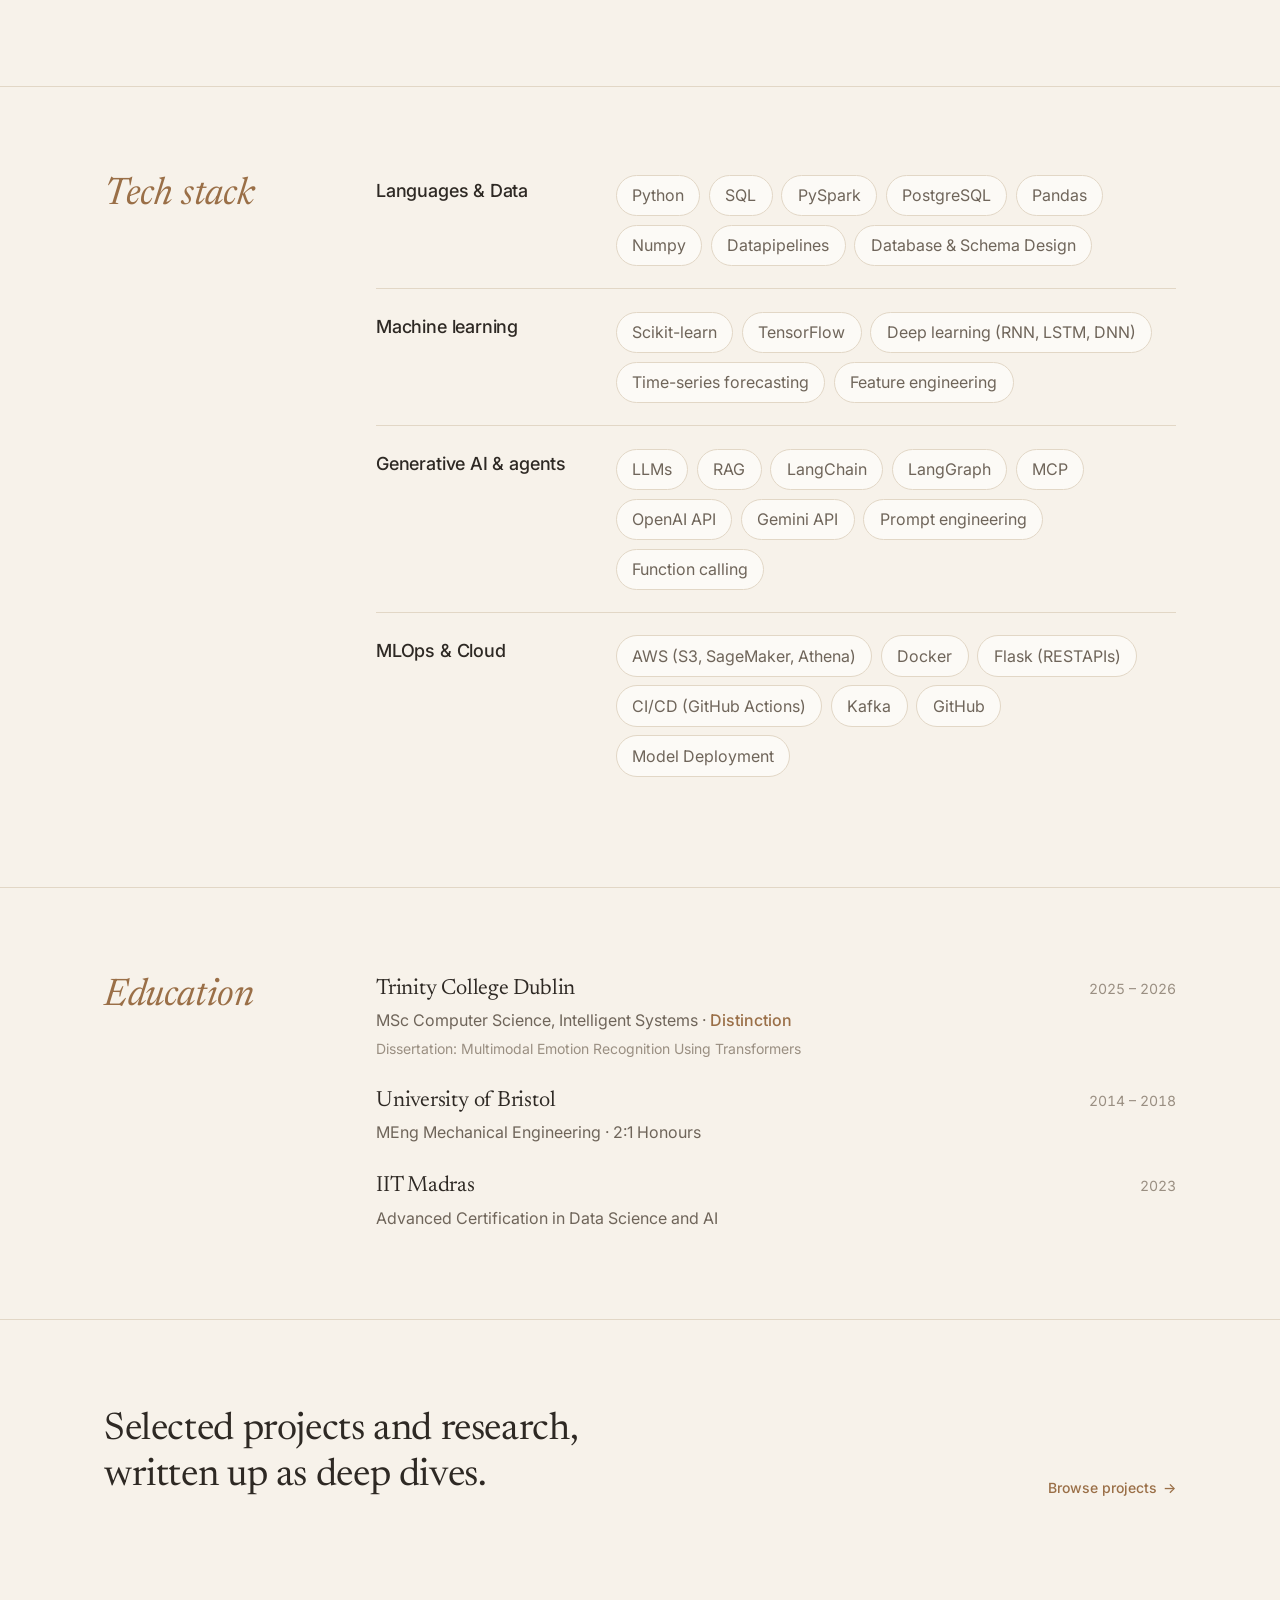
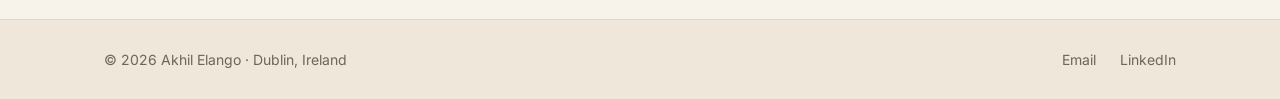
==== commit 81938780: "Increase the font size and changed the content of the Experience page and Homepage to reflect more k" ====
--- a/index.html
+++ b/index.html
@@ -27,9 +27,11 @@
             I build ML and LLM systems that automate repetitive work, from document processing to data analysis.
           </h1>
           <p class="hero__lede reveal" style="--reveal-delay: 120ms">
-            Senior Data Scientist with 4+ years taking ML and LLM systems from notebook to 
-            production in Python: extraction pipelines for documents, 
-            function-calling assistants over SQL, and forecasting models that help reduce operational cost.
+            Senior Data Scientist with 4+ years of experience owning Machine Learning and LLM solutions in Python,
+            from requirements through to deployment using Docker and AWS. Delivered a machine learning model
+            deployed on AWS (SageMaker), an LLM-based medical report extraction API, and an OpenAI function-
+            calling chatbot over PostgreSQL data, and led a team of three delivering client dashboards on AWS
+            Athena.
           </p>
           <div class="hero__actions reveal" style="--reveal-delay: 180ms">
             <a class="btn btn--primary" href="experience.html">Work experience <span class="arrow" aria-hidden="true">&rarr;</span></a>
@@ -108,18 +110,16 @@
         </div>
         <div class="stack">
           <div class="stack__row reveal">
-            <h3 class="stack__title">Languages &amp; tools</h3>
+            <h3 class="stack__title">Languages &amp; Data</h3>
             <ul class="tag-list">
               <li class="tag">Python</li>
               <li class="tag">SQL</li>
               <li class="tag">PySpark</li>
-              <li class="tag">Flask</li>
-              <li class="tag">Docker</li>
-              <li class="tag">Kafka</li>
-              <li class="tag">GitHub</li>
-              <li class="tag">CI/CD</li>
-              <li class="tag">Power BI</li>
-              <li class="tag">Amazon Athena</li>
+              <li class="tag">PostgreSQL</li>
+              <li class="tag">Pandas</li>
+              <li class="tag">Numpy</li>
+              <li class="tag">Datapipelines</li>
+              <li class="tag">Database &amp; Schema Design </li>
             </ul>
           </div>
           <div class="stack__row reveal">
@@ -127,8 +127,6 @@
             <ul class="tag-list">
               <li class="tag">Scikit-learn</li>
               <li class="tag">TensorFlow</li>
-              <li class="tag">Pandas</li>
-              <li class="tag">NumPy</li>
               <li class="tag">Deep learning (RNN, LSTM, DNN)</li>
               <li class="tag">Time-series forecasting</li>
               <li class="tag">Feature engineering</li>
@@ -137,24 +135,27 @@
           <div class="stack__row reveal">
             <h3 class="stack__title">Generative AI &amp; agents</h3>
             <ul class="tag-list">
-              <li class="tag">LLMs</li>
-              <li class="tag">OpenAI API</li>
-              <li class="tag">Gemini API</li>
-              <li class="tag">Function calling</li>
+              <li class="tag">LLMs</li>              
               <li class="tag">RAG</li>
               <li class="tag">LangChain</li>
               <li class="tag">LangGraph</li>
               <li class="tag">MCP</li>
+              <li class="tag">OpenAI API</li>
+              <li class="tag">Gemini API</li>
               <li class="tag">Prompt engineering</li>
-            </ul>
-          </div>
-          <div class="stack__row reveal">
-            <h3 class="stack__title">Engineering</h3>
-            <ul class="tag-list">
-              <li class="tag">Model deployment &amp; MLOps</li>
-              <li class="tag">Data pipelines</li>
-              <li class="tag">Database &amp; schema design</li>
-              <li class="tag">Data visualisation</li>
+              <li class="tag">Function calling</li>
+            </ul>
+          </div>
+          <div class="stack__row reveal">
+            <h3 class="stack__title">MLOps &amp; Cloud</h3>
+            <ul class="tag-list">
+              <li class="tag">AWS (S3, SageMaker, Athena)</li>
+              <li class="tag"> Docker</li>
+              <li class="tag"> Flask (RESTAPIs)</li>
+              <li class="tag"> CI/CD (GitHub Actions)</li>
+              <li class="tag">Kafka</li>
+              <li class="tag">GitHub</li>
+              <li class="tag">Model Deployment</li>
             </ul>
           </div>
         </div>
--- a/css/pages/home.css
+++ b/css/pages/home.css
@@ -210,9 +210,9 @@
 
 .stack__row {
   display: grid;
-  grid-template-columns: minmax(0, 11rem) minmax(0, 1fr);
+  grid-template-columns: minmax(0, 13rem) minmax(0, 1fr);
   gap: 0.75rem 2rem;
-  padding: 1.1rem 0;
+  padding: 1.4rem 0;
   border-bottom: 1px solid var(--line);
 }
 
@@ -226,9 +226,9 @@
 
 .stack__title {
   font-family: var(--font-sans);
-  font-size: var(--fs-sm);
+  font-size: var(--fs-md);
   font-weight: 500;
-  padding-top: 0.2rem;
+  padding-top: 0.3rem;
 }
 
 /* Row title: a short accent rule draws in on hover */
@@ -240,6 +240,16 @@
 .stack__row:hover .stack__title {
   color: var(--accent);
   transform: translateX(3px);
+}
+
+/* Tags: larger than the site default so the stack reads at a glance */
+.stack .tag-list {
+  gap: 0.55rem;
+}
+
+.stack .tag {
+  padding: 0.4rem 0.95rem;
+  font-size: var(--fs-base);
 }
 
 /* Tags: gentle lift on hover */
